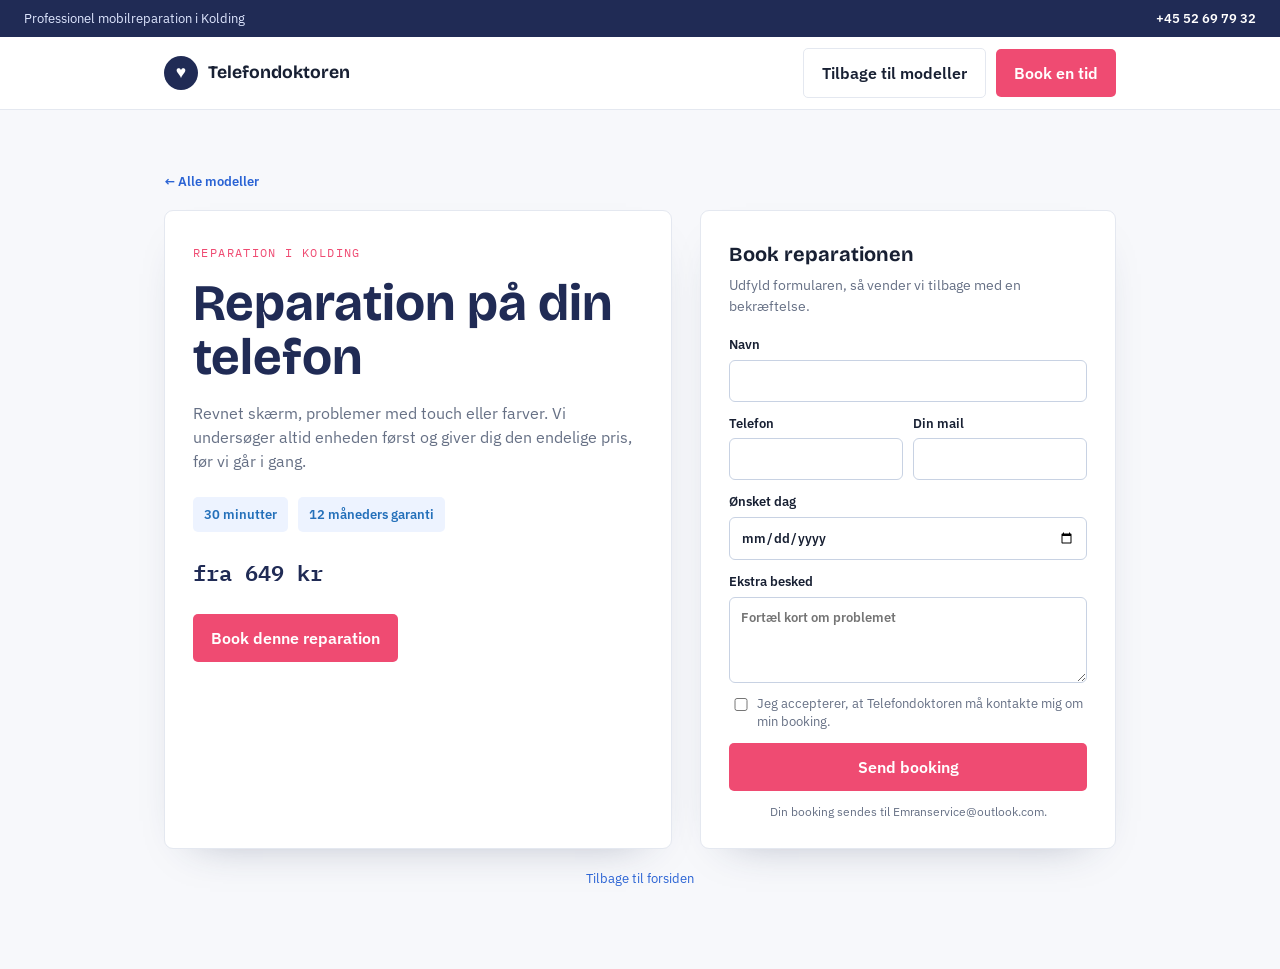
==== reparation.html @ 11547c59 "Initial Telefondoktoren website" ====
<!doctype html>
<html lang="da">
<head>
<meta charset="UTF-8">
<meta name="viewport" content="width=device-width, initial-scale=1.0">
<title>Reparation | Telefondoktoren</title>
<style>
  @import url('https://fonts.googleapis.com/css2?family=Bricolage+Grotesque:opsz,wght@12..96,500..800&family=IBM+Plex+Sans:wght@400;500;600;700&family=IBM+Plex+Mono:wght@400;500&display=swap');
  :root{--paper:#f7f8fb;--card:#fff;--ink:#182033;--soft:#667085;--line:#e4e8f0;--blue:#2a63d4;--pink:#ef4b72;}
  *{box-sizing:border-box} html,body{margin:0;min-height:100%;} body{background:var(--paper);color:var(--ink);font-family:'IBM Plex Sans',sans-serif;line-height:1.5;}
  .topbar{background:#202b55;color:#dfe7ff;font-size:.8rem;padding:9px 24px;display:flex;justify-content:space-between;gap:16px;}
  .topbar a{color:#fff;text-decoration:none;font-weight:600}.wrap{max-width:1000px;margin:auto;padding:0 24px}.header{background:#fff;border-bottom:1px solid var(--line);}.header .wrap{height:72px;display:flex;align-items:center;justify-content:space-between;gap:20px}.brand{display:flex;align-items:center;gap:10px;color:var(--ink);font-family:'Bricolage Grotesque',sans-serif;font-size:1.1rem;font-weight:700;text-decoration:none}.brand-mark{width:34px;height:34px;display:grid;place-items:center;border-radius:50%;background:#202b55;color:#fff}.header-cta{display:flex;gap:10px;align-items:center}.btn{border:0;border-radius:5px;padding:12px 18px;font:inherit;font-weight:600;text-decoration:none;cursor:pointer}.btn-primary{background:var(--pink);color:#fff}.btn-ghost{background:#fff;border:1px solid var(--line);color:var(--ink)}
  main{padding:58px 0 80px}.crumb{color:var(--blue);font-size:.82rem;font-weight:600;text-decoration:none}.layout{display:grid;grid-template-columns:1.1fr .9fr;gap:28px;margin-top:18px}.detail-card,.booking-card{background:var(--card);border:1px solid var(--line);border-radius:9px;padding:28px;box-shadow:0 18px 45px -30px rgba(34,47,82,.4)}.eyebrow{color:var(--pink);font-family:'IBM Plex Mono',monospace;font-size:.72rem;letter-spacing:.12em;text-transform:uppercase}.detail-card h1{font-family:'Bricolage Grotesque',sans-serif;font-size:clamp(2rem,4vw,3.2rem);line-height:1.05;margin:14px 0 12px;color:#202b55}.detail-card p{color:var(--soft);max-width:54ch}.meta{display:flex;flex-wrap:wrap;gap:10px;margin:24px 0}.meta span{background:#edf3ff;color:#2470ba;border-radius:5px;padding:8px 11px;font-size:.82rem;font-weight:600}.price{display:block;color:#202b55;font-family:'IBM Plex Mono',monospace;font-size:1.4rem;font-weight:600;margin-top:8px}.detail-card .btn{display:inline-flex;margin-top:24px}.booking-card h2{font-family:'Bricolage Grotesque',sans-serif;font-size:1.25rem;margin:0 0 6px}.booking-card>p{color:var(--soft);font-size:.88rem;margin:0 0 18px}.booking-form{display:grid;gap:12px}.booking-form label{display:grid;gap:5px;font-size:.82rem;font-weight:600}.booking-form input,.booking-form textarea{width:100%;border:1px solid #c8d2e3;border-radius:6px;background:#fff;color:var(--ink);font:inherit;padding:10px 11px}.booking-form textarea{min-height:86px;resize:vertical}.booking-form input:focus,.booking-form textarea:focus{outline:2px solid var(--pink);outline-offset:1px}.form-row{display:grid;grid-template-columns:1fr 1fr;gap:10px}.consent{display:flex!important;grid-template-columns:none!important;align-items:flex-start;gap:8px;color:var(--soft);font-weight:400!important;line-height:1.35}.consent input{width:16px!important;flex:none;margin-top:3px;accent-color:var(--pink)}.booking-form .btn{width:100%;}.note{text-align:center;color:var(--soft);font-size:.72rem}.back{text-align:center;display:block;color:var(--blue);font-size:.82rem;margin-top:20px;text-decoration:none}
  @media(max-width:700px){.topbar{justify-content:center;flex-wrap:wrap}.header .wrap{height:62px}.header-cta .btn-ghost{display:none}.layout{grid-template-columns:1fr}.detail-card,.booking-card{padding:22px}.form-row{grid-template-columns:1fr}}
</style>
</head>
<body>
  <div class="topbar"><span>Professionel mobilreparation i Kolding</span><a href="tel:+4552697932">+45 52 69 79 32</a></div>
  <header class="header"><div class="wrap"><a class="brand" href="index.html"><span class="brand-mark">♥</span>Telefondoktoren</a><div class="header-cta"><a class="btn btn-ghost" href="index.html">Tilbage til modeller</a><a class="btn btn-primary" href="#booking">Book en tid</a></div></div></header>
  <main><div class="wrap"><a class="crumb" href="index.html">← Alle modeller</a><div class="layout"><section class="detail-card"><span class="eyebrow">Reparation i Kolding</span><h1 id="title">Reparation</h1><p id="description"></p><div class="meta"><span id="time"></span><span>12 måneders garanti</span></div><div class="price" id="price"></div><a class="btn btn-primary" href="#booking">Book denne reparation</a></section><section class="booking-card" id="booking"><h2>Book reparationen</h2><p>Udfyld formularen, så vender vi tilbage med en bekræftelse.</p><form class="booking-form" action="https://formsubmit.co/Emranservice@outlook.com" method="POST"><input type="hidden" name="_subject" value="Ny reparationsbooking hos Telefondoktoren"><input type="hidden" name="_template" value="table"><input type="hidden" name="Model" id="modelInput"><input type="hidden" name="Reparation" id="repairInput"><label>Navn<input type="text" name="Navn" autocomplete="name" required></label><div class="form-row"><label>Telefon<input type="tel" name="Telefon" autocomplete="tel" required></label><label>Din mail<input type="email" name="Kundens mail" autocomplete="email" required></label></div><label>Ønsket dag<input type="date" name="Ønsket dag" required></label><label>Ekstra besked<textarea name="Besked" placeholder="Fortæl kort om problemet"></textarea></label><label class="consent"><input type="checkbox" name="Samtykke" required><span>Jeg accepterer, at Telefondoktoren må kontakte mig om min booking.</span></label><button class="btn btn-primary" type="submit">Send booking</button><span class="note">Din booking sendes til Emranservice@outlook.com.</span></form></section></div><a class="back" href="index.html">Tilbage til forsiden</a></div></main>
<script>
(function(){
  var params = new URLSearchParams(window.location.search);
  var model = params.get('model') || 'din telefon';
  var repair = params.get('repair') || 'Reparation';
  var repairs = {
    'Skærm': { price:'fra 649 kr', time:'30 minutter', description:'Revnet skærm, problemer med touch eller farver.' },
    'Batteri': { price:'fra 499 kr', time:'30 minutter', description:'Batteriet holder kort tid, eller telefonen slukker.' },
    'Bagside': { price:'fra 799 kr', time:'45 minutter', description:'Ødelagt eller beskadiget bagside på telefonen.' },
    'Ladestik': { price:'fra 599 kr', time:'45 minutter', description:'Telefonen oplader ikke eller forbindelsen er ustabil.' },
    'Kamera': { price:'fra 699 kr', time:'45 minutter', description:'Kameraet er sløret, beskadiget eller kan ikke fokusere.' },
    'Højttaler og mikrofon': { price:'fra 499 kr', time:'30 minutter', description:'Problemer med lyd, opkald eller mikrofon.' },
    'Vandskade': { price:'fra 299 kr', time:'Samme dag', description:'Akut rensning og diagnose efter væskeskade.' },
    'Software og data': { price:'fra 299 kr', time:'Efter aftale', description:'Hjælp med langsom telefon, opdatering eller data.' }
  };
  var data = repairs[repair] || repairs['Skærm'];
  document.title = repair + ' på ' + model + ' | Telefondoktoren';
  document.getElementById('title').textContent = repair + ' på ' + model;
  document.getElementById('description').textContent = data.description + ' Vi undersøger altid enheden først og giver dig den endelige pris, før vi går i gang.';
  document.getElementById('time').textContent = data.time;
  document.getElementById('price').textContent = data.price;
  document.getElementById('modelInput').value = model;
  document.getElementById('repairInput').value = repair;
})();
</script>
</body>
</html>
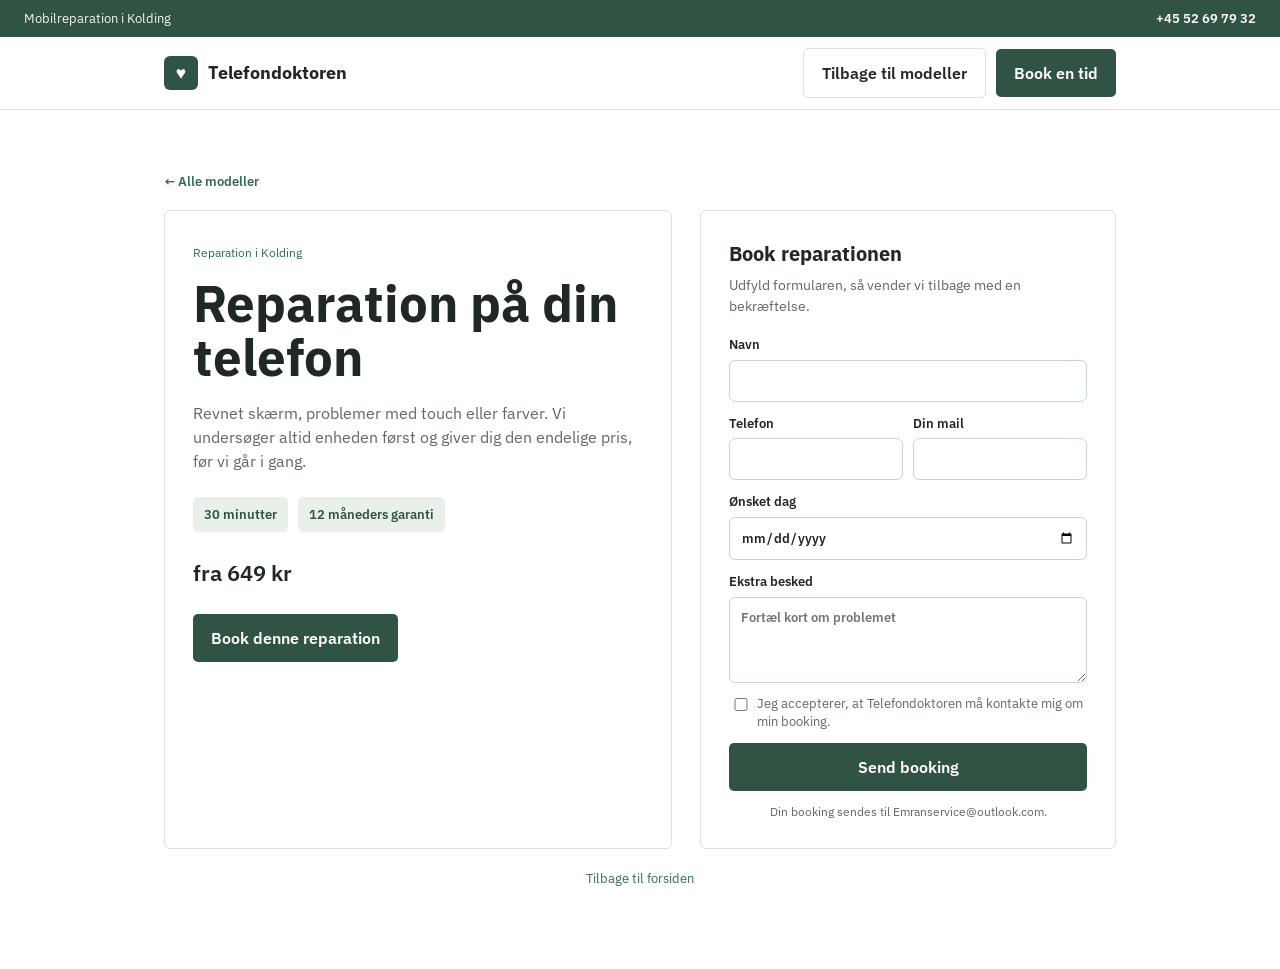
==== commit 775a8a29: "Ny ændring" ====
--- a/reparation.html
+++ b/reparation.html
@@ -12,10 +12,24 @@
   .topbar a{color:#fff;text-decoration:none;font-weight:600}.wrap{max-width:1000px;margin:auto;padding:0 24px}.header{background:#fff;border-bottom:1px solid var(--line);}.header .wrap{height:72px;display:flex;align-items:center;justify-content:space-between;gap:20px}.brand{display:flex;align-items:center;gap:10px;color:var(--ink);font-family:'Bricolage Grotesque',sans-serif;font-size:1.1rem;font-weight:700;text-decoration:none}.brand-mark{width:34px;height:34px;display:grid;place-items:center;border-radius:50%;background:#202b55;color:#fff}.header-cta{display:flex;gap:10px;align-items:center}.btn{border:0;border-radius:5px;padding:12px 18px;font:inherit;font-weight:600;text-decoration:none;cursor:pointer}.btn-primary{background:var(--pink);color:#fff}.btn-ghost{background:#fff;border:1px solid var(--line);color:var(--ink)}
   main{padding:58px 0 80px}.crumb{color:var(--blue);font-size:.82rem;font-weight:600;text-decoration:none}.layout{display:grid;grid-template-columns:1.1fr .9fr;gap:28px;margin-top:18px}.detail-card,.booking-card{background:var(--card);border:1px solid var(--line);border-radius:9px;padding:28px;box-shadow:0 18px 45px -30px rgba(34,47,82,.4)}.eyebrow{color:var(--pink);font-family:'IBM Plex Mono',monospace;font-size:.72rem;letter-spacing:.12em;text-transform:uppercase}.detail-card h1{font-family:'Bricolage Grotesque',sans-serif;font-size:clamp(2rem,4vw,3.2rem);line-height:1.05;margin:14px 0 12px;color:#202b55}.detail-card p{color:var(--soft);max-width:54ch}.meta{display:flex;flex-wrap:wrap;gap:10px;margin:24px 0}.meta span{background:#edf3ff;color:#2470ba;border-radius:5px;padding:8px 11px;font-size:.82rem;font-weight:600}.price{display:block;color:#202b55;font-family:'IBM Plex Mono',monospace;font-size:1.4rem;font-weight:600;margin-top:8px}.detail-card .btn{display:inline-flex;margin-top:24px}.booking-card h2{font-family:'Bricolage Grotesque',sans-serif;font-size:1.25rem;margin:0 0 6px}.booking-card>p{color:var(--soft);font-size:.88rem;margin:0 0 18px}.booking-form{display:grid;gap:12px}.booking-form label{display:grid;gap:5px;font-size:.82rem;font-weight:600}.booking-form input,.booking-form textarea{width:100%;border:1px solid #c8d2e3;border-radius:6px;background:#fff;color:var(--ink);font:inherit;padding:10px 11px}.booking-form textarea{min-height:86px;resize:vertical}.booking-form input:focus,.booking-form textarea:focus{outline:2px solid var(--pink);outline-offset:1px}.form-row{display:grid;grid-template-columns:1fr 1fr;gap:10px}.consent{display:flex!important;grid-template-columns:none!important;align-items:flex-start;gap:8px;color:var(--soft);font-weight:400!important;line-height:1.35}.consent input{width:16px!important;flex:none;margin-top:3px;accent-color:var(--pink)}.booking-form .btn{width:100%;}.note{text-align:center;color:var(--soft);font-size:.72rem}.back{text-align:center;display:block;color:var(--blue);font-size:.82rem;margin-top:20px;text-decoration:none}
   @media(max-width:700px){.topbar{justify-content:center;flex-wrap:wrap}.header .wrap{height:62px}.header-cta .btn-ghost{display:none}.layout{grid-template-columns:1fr}.detail-card,.booking-card{padding:22px}.form-row{grid-template-columns:1fr}}
+  :root{--paper:#f7f8f5;--card:#fff;--ink:#202824;--soft:#5d6962;--line:#dce2dc;--blue:#356b56;--pink:#315344;}
+  body{background:#fff}
+  .topbar{background:#315344;color:#f2f5f1}
+  .brand,.detail-card h1,.booking-card h2{font-family:'IBM Plex Sans',sans-serif}
+  .brand-mark{border-radius:6px;background:#315344}
+  .btn-primary{background:#315344}
+  .crumb,.eyebrow{color:#356b56}
+  .eyebrow{font-family:'IBM Plex Sans',sans-serif;letter-spacing:0;text-transform:none}
+  .detail-card h1{color:#202824;letter-spacing:0}
+  .detail-card,.booking-card{border-radius:6px;box-shadow:none}
+  .meta span{background:#e9f0e9;color:#315344}
+  .price{color:#202824;font-family:'IBM Plex Sans',sans-serif}
+  .booking-form input:focus,.booking-form textarea:focus{outline-color:#356b56}
+  .consent input{accent-color:#315344}
 </style>
 </head>
 <body>
-  <div class="topbar"><span>Professionel mobilreparation i Kolding</span><a href="tel:+4552697932">+45 52 69 79 32</a></div>
+  <div class="topbar"><span>Mobilreparation i Kolding</span><a href="tel:+4552697932">+45 52 69 79 32</a></div>
   <header class="header"><div class="wrap"><a class="brand" href="index.html"><span class="brand-mark">♥</span>Telefondoktoren</a><div class="header-cta"><a class="btn btn-ghost" href="index.html">Tilbage til modeller</a><a class="btn btn-primary" href="#booking">Book en tid</a></div></div></header>
   <main><div class="wrap"><a class="crumb" href="index.html">← Alle modeller</a><div class="layout"><section class="detail-card"><span class="eyebrow">Reparation i Kolding</span><h1 id="title">Reparation</h1><p id="description"></p><div class="meta"><span id="time"></span><span>12 måneders garanti</span></div><div class="price" id="price"></div><a class="btn btn-primary" href="#booking">Book denne reparation</a></section><section class="booking-card" id="booking"><h2>Book reparationen</h2><p>Udfyld formularen, så vender vi tilbage med en bekræftelse.</p><form class="booking-form" action="https://formsubmit.co/Emranservice@outlook.com" method="POST"><input type="hidden" name="_subject" value="Ny reparationsbooking hos Telefondoktoren"><input type="hidden" name="_template" value="table"><input type="hidden" name="Model" id="modelInput"><input type="hidden" name="Reparation" id="repairInput"><label>Navn<input type="text" name="Navn" autocomplete="name" required></label><div class="form-row"><label>Telefon<input type="tel" name="Telefon" autocomplete="tel" required></label><label>Din mail<input type="email" name="Kundens mail" autocomplete="email" required></label></div><label>Ønsket dag<input type="date" name="Ønsket dag" required></label><label>Ekstra besked<textarea name="Besked" placeholder="Fortæl kort om problemet"></textarea></label><label class="consent"><input type="checkbox" name="Samtykke" required><span>Jeg accepterer, at Telefondoktoren må kontakte mig om min booking.</span></label><button class="btn btn-primary" type="submit">Send booking</button><span class="note">Din booking sendes til Emranservice@outlook.com.</span></form></section></div><a class="back" href="index.html">Tilbage til forsiden</a></div></main>
 <script>
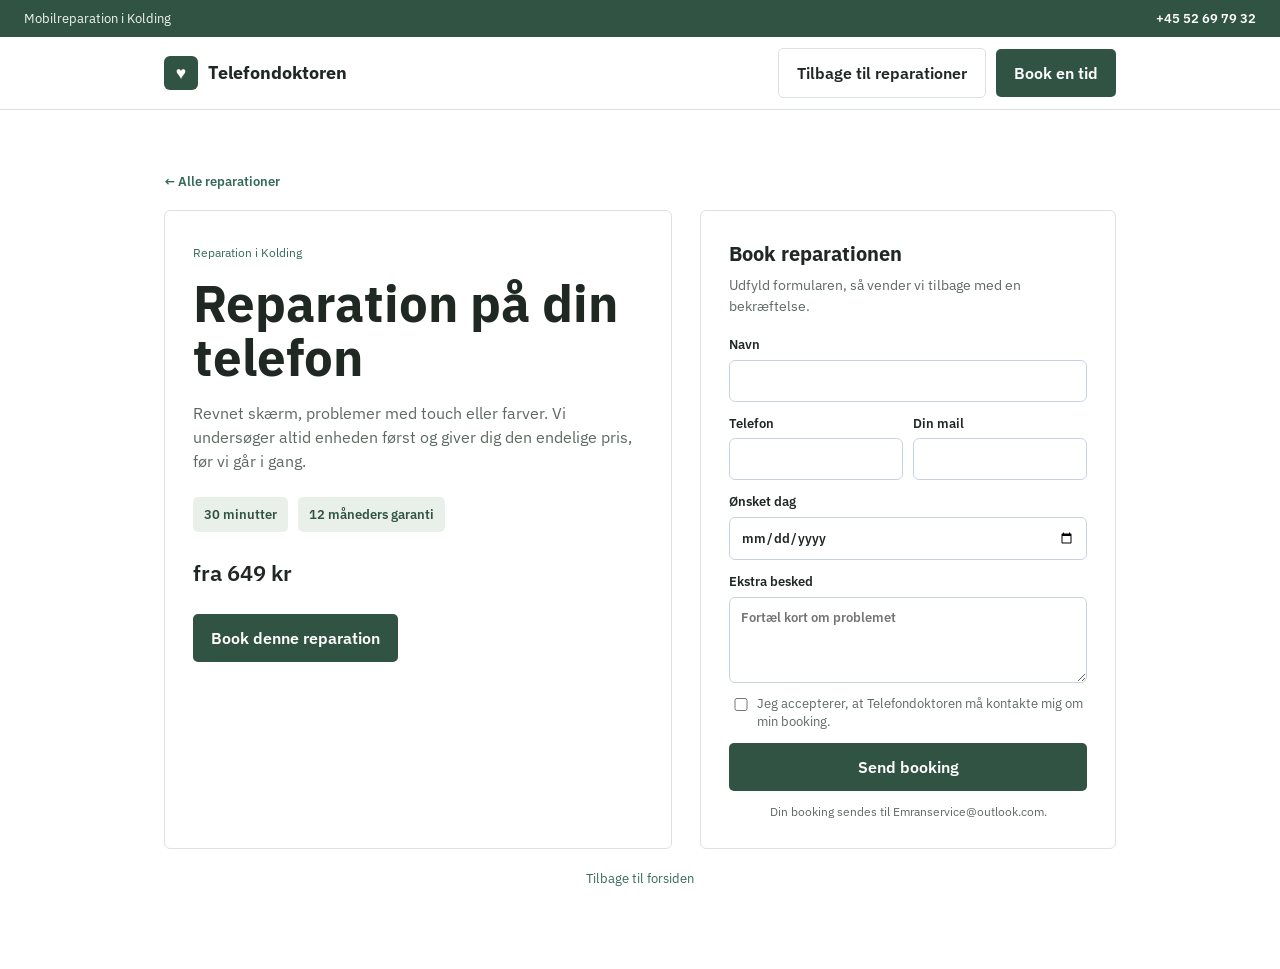
==== commit 0ce11bd6: "Ny ændring" ====
--- a/reparation.html
+++ b/reparation.html
@@ -30,8 +30,8 @@
 </head>
 <body>
   <div class="topbar"><span>Mobilreparation i Kolding</span><a href="tel:+4552697932">+45 52 69 79 32</a></div>
-  <header class="header"><div class="wrap"><a class="brand" href="index.html"><span class="brand-mark">♥</span>Telefondoktoren</a><div class="header-cta"><a class="btn btn-ghost" href="index.html">Tilbage til modeller</a><a class="btn btn-primary" href="#booking">Book en tid</a></div></div></header>
-  <main><div class="wrap"><a class="crumb" href="index.html">← Alle modeller</a><div class="layout"><section class="detail-card"><span class="eyebrow">Reparation i Kolding</span><h1 id="title">Reparation</h1><p id="description"></p><div class="meta"><span id="time"></span><span>12 måneders garanti</span></div><div class="price" id="price"></div><a class="btn btn-primary" href="#booking">Book denne reparation</a></section><section class="booking-card" id="booking"><h2>Book reparationen</h2><p>Udfyld formularen, så vender vi tilbage med en bekræftelse.</p><form class="booking-form" action="https://formsubmit.co/Emranservice@outlook.com" method="POST"><input type="hidden" name="_subject" value="Ny reparationsbooking hos Telefondoktoren"><input type="hidden" name="_template" value="table"><input type="hidden" name="Model" id="modelInput"><input type="hidden" name="Reparation" id="repairInput"><label>Navn<input type="text" name="Navn" autocomplete="name" required></label><div class="form-row"><label>Telefon<input type="tel" name="Telefon" autocomplete="tel" required></label><label>Din mail<input type="email" name="Kundens mail" autocomplete="email" required></label></div><label>Ønsket dag<input type="date" name="Ønsket dag" required></label><label>Ekstra besked<textarea name="Besked" placeholder="Fortæl kort om problemet"></textarea></label><label class="consent"><input type="checkbox" name="Samtykke" required><span>Jeg accepterer, at Telefondoktoren må kontakte mig om min booking.</span></label><button class="btn btn-primary" type="submit">Send booking</button><span class="note">Din booking sendes til Emranservice@outlook.com.</span></form></section></div><a class="back" href="index.html">Tilbage til forsiden</a></div></main>
+  <header class="header"><div class="wrap"><a class="brand" href="index.html"><span class="brand-mark">♥</span>Telefondoktoren</a><div class="header-cta"><a class="btn btn-ghost" href="reparationer.html">Tilbage til reparationer</a><a class="btn btn-primary" href="#booking">Book en tid</a></div></div></header>
+  <main><div class="wrap"><a class="crumb" href="reparationer.html">← Alle reparationer</a><div class="layout"><section class="detail-card"><span class="eyebrow">Reparation i Kolding</span><h1 id="title">Reparation</h1><p id="description"></p><div class="meta"><span id="time"></span><span>12 måneders garanti</span></div><div class="price" id="price"></div><a class="btn btn-primary" href="#booking">Book denne reparation</a></section><section class="booking-card" id="booking"><h2>Book reparationen</h2><p>Udfyld formularen, så vender vi tilbage med en bekræftelse.</p><form class="booking-form" action="https://formsubmit.co/Emranservice@outlook.com" method="POST"><input type="hidden" name="_subject" value="Ny reparationsbooking hos Telefondoktoren"><input type="hidden" name="_template" value="table"><input type="hidden" name="Model" id="modelInput"><input type="hidden" name="Reparation" id="repairInput"><label>Navn<input type="text" name="Navn" autocomplete="name" required></label><div class="form-row"><label>Telefon<input type="tel" name="Telefon" autocomplete="tel" required></label><label>Din mail<input type="email" name="Kundens mail" autocomplete="email" required></label></div><label>Ønsket dag<input type="date" name="Ønsket dag" required></label><label>Ekstra besked<textarea name="Besked" placeholder="Fortæl kort om problemet"></textarea></label><label class="consent"><input type="checkbox" name="Samtykke" required><span>Jeg accepterer, at Telefondoktoren må kontakte mig om min booking.</span></label><button class="btn btn-primary" type="submit">Send booking</button><span class="note">Din booking sendes til Emranservice@outlook.com.</span></form></section></div><a class="back" href="index.html">Tilbage til forsiden</a></div></main>
 <script>
 (function(){
   var params = new URLSearchParams(window.location.search);
